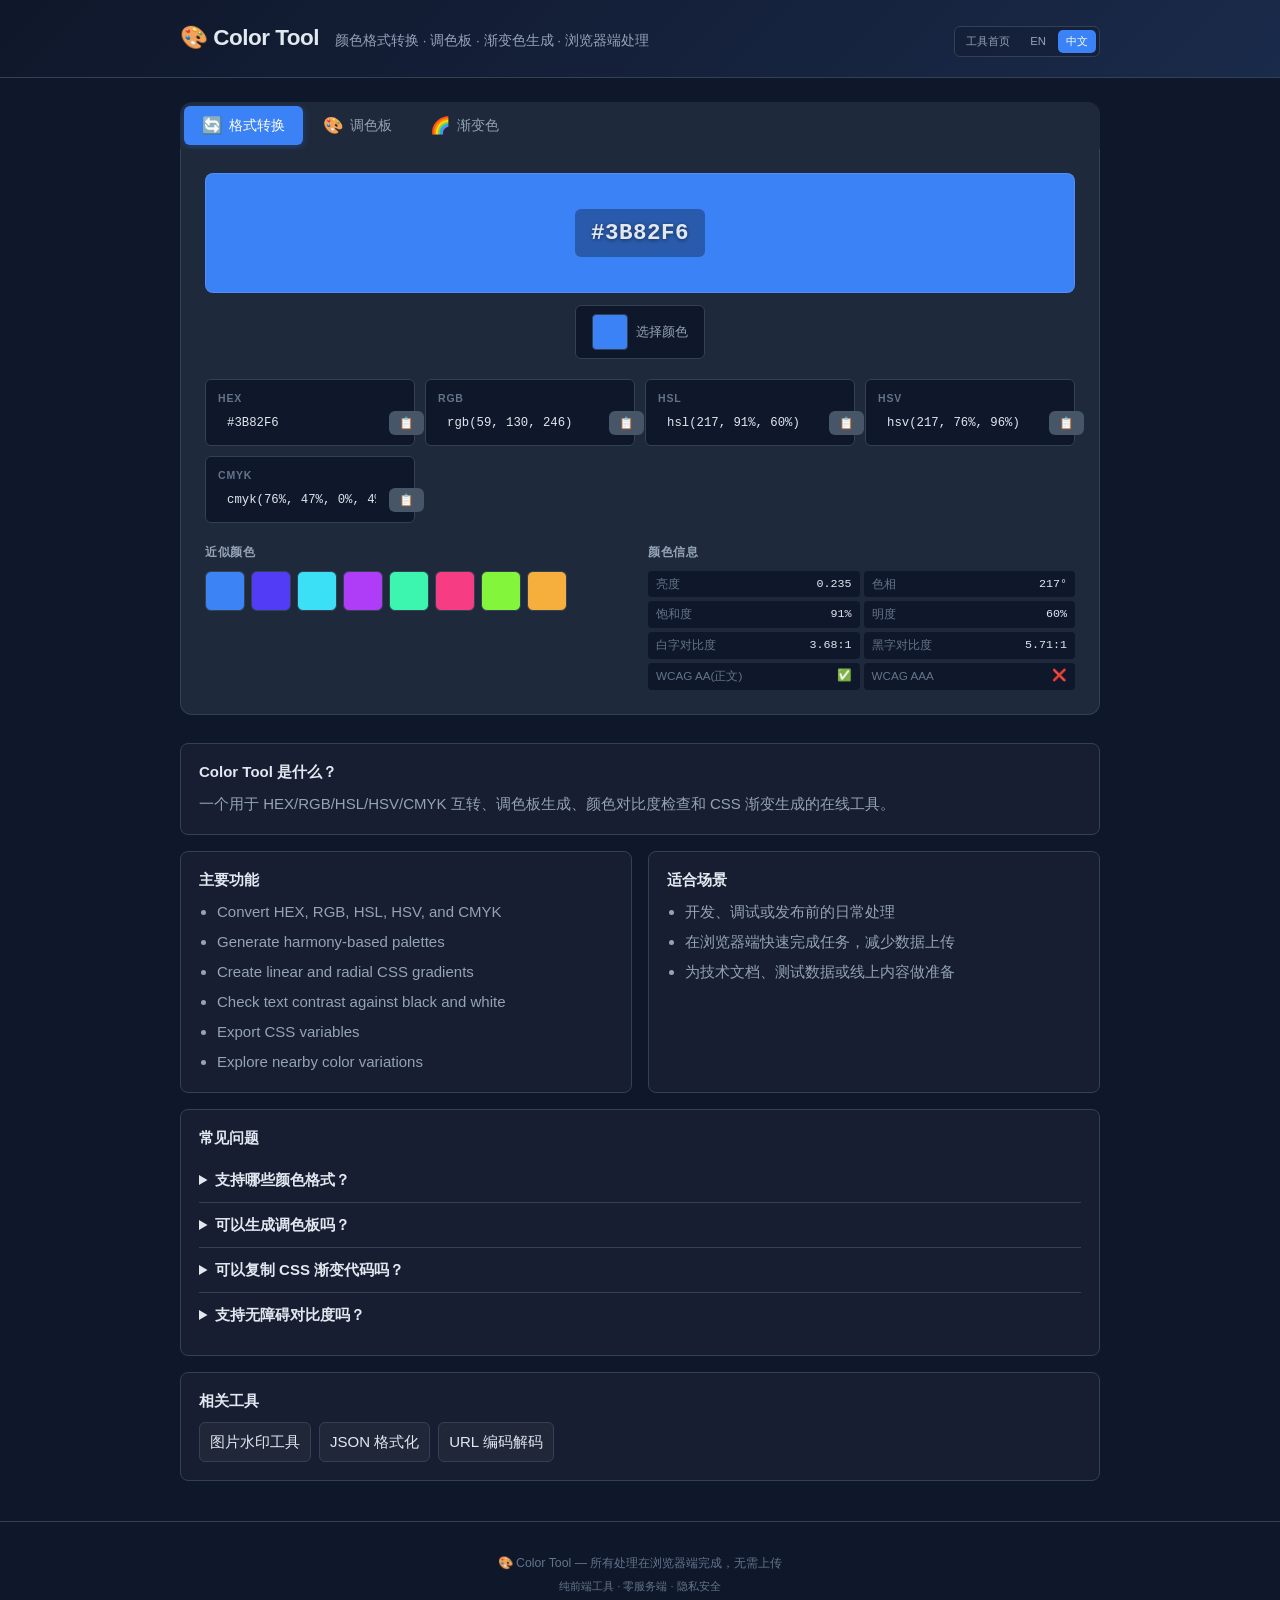
==== zh/index.html @ b7eda466 "Improve SEO metadata and internal links" ====
<!DOCTYPE html>
<html lang="zh-CN">
<head>
  <!-- Primary Meta -->
  <meta name="description" content="在线色彩工具。HEX/RGB/HSL/HSV/CMYK互转、调色板生成、渐变色CSS生成。设计师和开发者的色彩工具箱。">
  <meta name="keywords" content="color picker, hex to rgb, rgb to hex, color palette generator, gradient generator, 颜色转换, 调色板, 渐变色">
  <meta name="author" content="ToolkitBox">
  <meta name="robots" content="index, follow">
  <link rel="canonical" href="https://color.toolkitbox.org/zh/">
  <link rel="alternate" hreflang="en" href="https://color.toolkitbox.org/">
  <link rel="alternate" hreflang="zh-CN" href="https://color.toolkitbox.org/zh/">
  <link rel="alternate" hreflang="x-default" href="https://color.toolkitbox.org/">
<!-- Open Graph -->
  <meta property="og:type" content="website">
  <meta property="og:title" content="Color Tool - 免费在线工具">
  <meta property="og:description" content="在线色彩工具。HEX/RGB/HSL/HSV/CMYK互转、调色板生成、渐变色CSS生成。设计师和开发者的色彩工具箱。">
  <meta property="og:url" content="https://color.toolkitbox.org/zh/">
<meta property="og:site_name" content="Color Tool">
  <meta property="og:locale" content="zh_CN">

  <!-- Twitter Card -->
  <meta name="twitter:card" content="summary">
  <meta name="twitter:title" content="Color Tool - 免费在线工具">
  <meta name="twitter:description" content="在线色彩工具。HEX/RGB/HSL/HSV/CMYK互转、调色板生成、渐变色CSS生成。设计师和开发者的色彩工具箱。">
<meta charset="UTF-8">
  <meta name="viewport" content="width=device-width, initial-scale=1.0">
  <title>Color Tool - 免费在线工具 | 浏览器端处理 · 隐私安全</title>
  <link rel="stylesheet" href="../css/style.css">
  <script type="application/ld+json">
{
  "@context": "https://schema.org",
  "@type": "SoftwareApplication",
  "name": "Color Tool",
  "description": "在线色彩工具。HEX/RGB/HSL/HSV/CMYK互转、调色板生成、渐变色CSS生成。设计师和开发者的色彩工具箱。",
  "url": "https://color.toolkitbox.org/zh/",
  "inLanguage": "zh-CN",
  "applicationCategory": "DesignApplication",
  "operatingSystem": "All",
  "browserRequirements": "Requires JavaScript",
  "isAccessibleForFree": true,
  "offers": {
    "@type": "Offer",
    "price": "0",
    "priceCurrency": "USD"
  },
  "featureList": [
    "Convert HEX, RGB, HSL, HSV, and CMYK",
    "Generate harmony-based palettes",
    "Create linear and radial CSS gradients",
    "Check text contrast against black and white",
    "Export CSS variables",
    "Explore nearby color variations"
  ],
  "publisher": {
    "@type": "Organization",
    "name": "ToolkitBox"
  }
}
  </script>
  <script type="application/ld+json">
{
  "@context": "https://schema.org",
  "@type": "FAQPage",
  "inLanguage": "zh-CN",
  "mainEntity": [
    {
      "@type": "Question",
      "name": "支持哪些颜色格式？",
      "acceptedAnswer": {
        "@type": "Answer",
        "text": "支持 HEX、RGB、HSL、HSV、CMYK 的转换。"
      }
    },
    {
      "@type": "Question",
      "name": "可以生成调色板吗？",
      "acceptedAnswer": {
        "@type": "Answer",
        "text": "可以。选择基础颜色和配色方案，即可生成单色、互补、邻近、三等分等调色板。"
      }
    },
    {
      "@type": "Question",
      "name": "可以复制 CSS 渐变代码吗？",
      "acceptedAnswer": {
        "@type": "Answer",
        "text": "可以。选择颜色和方向后，可直接复制生成的 CSS gradient。"
      }
    },
    {
      "@type": "Question",
      "name": "支持无障碍对比度吗？",
      "acceptedAnswer": {
        "@type": "Answer",
        "text": "支持。工具会计算颜色与黑白文字的对比度，并给出 WCAG 参考评级。"
      }
    }
  ]
}
  </script>
</head>
<body>
  <header class="header">
    <div class="container">
      <div class="header-inner">
        <h1 class="logo">🎨 Color Tool</h1>
        <p class="tagline">颜色格式转换 · 调色板 · 渐变色生成 · 浏览器端处理</p>
        <nav class="language-switcher" aria-label="Language"><a class="home-link" href="https://toolkitbox.org/zh/">工具首页</a><a class="" href="../" lang="en">EN</a><a class="active" href="./" lang="zh-CN">中文</a></nav>
      </div>
    </div>
  </header>

  <main class="main container">
    <!-- Tab Navigation -->
    <nav class="tabs" role="tablist">
      <button class="tab active" role="tab" aria-selected="true" data-tab="converter" tabindex="0">
        <span class="tab-icon">🔄</span>
        <span class="tab-label">格式转换</span>
      </button>
      <button class="tab" role="tab" aria-selected="false" data-tab="palette" tabindex="-1">
        <span class="tab-icon">🎨</span>
        <span class="tab-label">调色板</span>
      </button>
      <button class="tab" role="tab" aria-selected="false" data-tab="gradient" tabindex="-1">
        <span class="tab-icon">🌈</span>
        <span class="tab-label">渐变色</span>
      </button>
    </nav>

    <!-- === Tab: Converter === -->
    <section class="tab-panel active" id="panel-converter" role="tabpanel">
      <div class="panel-body">
        <!-- Color Preview -->
        <div class="preview-section">
          <div id="color-preview" class="color-preview">
            <span id="color-hex-display" class="hex-display">#3B82F6</span>
          </div>
          <div class="color-picker-row">
            <label class="color-picker-wrap">
              <input type="color" id="color-picker" value="#3b82f6">
              <span class="picker-label">选择颜色</span>
            </label>
          </div>
        </div>

        <!-- Color Values -->
        <div class="values-section">
          <div class="value-card">
            <div class="value-label">HEX</div>
            <div class="value-row">
              <input type="text" id="val-hex" class="value-input mono" value="#3B82F6" spellcheck="false">
              <button class="btn btn-sm" onclick="copyValue('val-hex')">📋</button>
            </div>
          </div>
          <div class="value-card">
            <div class="value-label">RGB</div>
            <div class="value-row">
              <input type="text" id="val-rgb" class="value-input mono" value="rgb(59, 130, 246)" spellcheck="false">
              <button class="btn btn-sm" onclick="copyValue('val-rgb')">📋</button>
            </div>
          </div>
          <div class="value-card">
            <div class="value-label">HSL</div>
            <div class="value-row">
              <input type="text" id="val-hsl" class="value-input mono" value="hsl(217, 91%, 60%)" spellcheck="false">
              <button class="btn btn-sm" onclick="copyValue('val-hsl')">📋</button>
            </div>
          </div>
          <div class="value-card">
            <div class="value-label">HSV</div>
            <div class="value-row">
              <input type="text" id="val-hsv" class="value-input mono" value="hsv(217, 76%, 96%)" spellcheck="false">
              <button class="btn btn-sm" onclick="copyValue('val-hsv')">📋</button>
            </div>
          </div>
          <div class="value-card">
            <div class="value-label">CMYK</div>
            <div class="value-row">
              <input type="text" id="val-cmyk" class="value-input mono" value="cmyk(76%, 47%, 0%, 4%)" spellcheck="false">
              <button class="btn btn-sm" onclick="copyValue('val-cmyk')">📋</button>
            </div>
          </div>
        </div>

        <!-- Color Info -->
        <div class="info-section">
          <div class="color-scheme-preview">
            <h3>近似颜色</h3>
            <div id="similar-colors" class="similar-colors"></div>
          </div>
          <div class="color-details">
            <h3>颜色信息</h3>
            <div id="color-info" class="color-info-grid"></div>
          </div>
        </div>
      </div>
    </section>

    <!-- === Tab: Palette === -->
    <section class="tab-panel" id="panel-palette" role="tabpanel" hidden>
      <div class="panel-body">
        <div class="palette-controls">
          <div class="control-row">
            <label for="base-color-picker">基础颜色</label>
            <input type="color" id="base-color-picker" value="#3b82f6">
          </div>
          <div class="control-row">
            <label for="palette-type">调色板类型</label>
            <select id="palette-type">
              <option value="monochromatic">单色系</option>
              <option value="complementary">互补色</option>
              <option value="analogous" selected>邻近色</option>
              <option value="triadic">三等分色</option>
              <option value="tetradic">四等分色</option>
              <option value="split-complementary">分裂互补色</option>
              <option value="shades">暗色调</option>
              <option value="tints">亮色调</option>
            </select>
          </div>
          <div class="control-row">
            <label for="palette-count">颜色数量</label>
            <select id="palette-count">
              <option value="5">5</option>
              <option value="6">6</option>
              <option value="8" selected>8</option>
              <option value="10">10</option>
              <option value="12">12</option>
            </select>
          </div>
        </div>
        <div id="palette-result" class="palette-result">
          <div class="placeholder-text">选择颜色和类型后生成调色板</div>
        </div>
        <div class="palette-actions">
          <button class="btn btn-primary" onclick="exportPaletteCSS()">📋 导出 CSS 变量</button>
          <button class="btn btn-secondary" onclick="exportPaletteImage()">⬇ 导出为图片</button>
        </div>
      </div>
    </section>

    <!-- === Tab: Gradient === -->
    <section class="tab-panel" id="panel-gradient" role="tabpanel" hidden>
      <div class="panel-body">
        <div class="gradient-preview" id="gradient-preview">
          <div class="gradient-code-display">
            <span id="gradient-css-code">background: linear-gradient(135deg, #667eea, #764ba2);</span>
          </div>
        </div>
        
        <div class="gradient-controls">
          <div class="gradient-colors-row">
            <div class="gradient-stop" id="gradient-stop-0">
              <label>颜色 1</label>
              <input type="color" value="#667eea">
            </div>
            <div class="gradient-stop" id="gradient-stop-1">
              <label>颜色 2</label>
              <input type="color" value="#764ba2">
            </div>
          </div>
          <div class="gradient-options">
            <div class="control-row">
              <label>方向</label>
              <select id="gradient-direction">
                <option value="to right">→ 向右</option>
                <option value="to left">← 向左</option>
                <option value="to bottom">↓ 向下</option>
                <option value="to top">↑ 向上</option>
                <option value="to bottom right">↘ 右下</option>
                <option value="to top left">↖ 左上</option>
                <option value="135deg" selected>135°</option>
                <option value="45deg">45°</option>
                <option value="circle">圆形</option>
              </select>
            </div>
            <div class="control-row">
              <label>类型</label>
              <select id="gradient-type">
                <option value="linear" selected>线性渐变</option>
                <option value="radial">径向渐变</option>
              </select>
            </div>
          </div>
          <div class="gradient-actions">
            <button class="btn btn-sm" onclick="addGradientStop()">➕ 添加颜色</button>
            <button class="btn btn-sm" onclick="randomGradient()">🎲 随机</button>
            <button class="btn btn-sm" onclick="copyGradientCSS()">📋 复制 CSS</button>
          </div>
        </div>
      </div>
    </section>
    <section class="seo-content" aria-label="工具说明和常见问题">
      <div class="seo-block">
        <h2>Color Tool 是什么？</h2>
        <p>一个用于 HEX/RGB/HSL/HSV/CMYK 互转、调色板生成、颜色对比度检查和 CSS 渐变生成的在线工具。</p>
      </div>
      <div class="seo-grid">
        <div class="seo-block">
          <h2>主要功能</h2>
          <ul><li>Convert HEX, RGB, HSL, HSV, and CMYK</li><li>Generate harmony-based palettes</li><li>Create linear and radial CSS gradients</li><li>Check text contrast against black and white</li><li>Export CSS variables</li><li>Explore nearby color variations</li></ul>
        </div>
        <div class="seo-block">
          <h2>适合场景</h2>
          <ul><li>开发、调试或发布前的日常处理</li><li>在浏览器端快速完成任务，减少数据上传</li><li>为技术文档、测试数据或线上内容做准备</li></ul>
        </div>
      </div>
      <div class="seo-block faq-list">
        <h2>常见问题</h2>
        <details><summary>支持哪些颜色格式？</summary><p>支持 HEX、RGB、HSL、HSV、CMYK 的转换。</p></details>
        <details><summary>可以生成调色板吗？</summary><p>可以。选择基础颜色和配色方案，即可生成单色、互补、邻近、三等分等调色板。</p></details>
        <details><summary>可以复制 CSS 渐变代码吗？</summary><p>可以。选择颜色和方向后，可直接复制生成的 CSS gradient。</p></details>
        <details><summary>支持无障碍对比度吗？</summary><p>支持。工具会计算颜色与黑白文字的对比度，并给出 WCAG 参考评级。</p></details>
      </div>
      <div class="seo-block related-tools">
        <h2>相关工具</h2>
        <div class="related-links"><a href="https://watermark.imageprivacy.org/zh/">图片水印工具</a><a href="https://json.toolkitbox.org/zh/">JSON 格式化</a><a href="https://url.toolkitbox.org/zh/">URL 编码解码</a></div>
      </div>
    </section>
  </main>

  <footer class="footer">
    <div class="container">
      <p>🎨 Color Tool — 所有处理在浏览器端完成，无需上传</p>
      <p class="footer-small">纯前端工具 · 零服务端 · 隐私安全</p>
    </div>
  </footer>

  <script src="../js/color-utils.js"></script>
  <script src="../js/app.js"></script>
</body>
</html>
---- css/style.css ----
/* === Reset & Base === */
*, *::before, *::after { box-sizing: border-box; margin: 0; padding: 0; }

:root {
  --bg: #0f172a;
  --bg-card: #1e293b;
  --bg-input: #0f172a;
  --border: #334155;
  --border-focus: #3b82f6;
  --text: #e2e8f0;
  --text-muted: #94a3b8;
  --text-dim: #64748b;
  --primary: #3b82f6;
  --primary-hover: #2563eb;
  --secondary: #475569;
  --secondary-hover: #64748b;
  --radius: 12px;
  --radius-sm: 8px;
  --radius-xs: 6px;
  --font-mono: 'SF Mono', 'Fira Code', 'Cascadia Code', 'JetBrains Mono', monospace;
  --font-ui: -apple-system, BlinkMacSystemFont, 'Segoe UI', Roboto, sans-serif;
}

html { font-size: 15px; }
body {
  font-family: var(--font-ui);
  background: var(--bg);
  color: var(--text);
  min-height: 100vh;
  line-height: 1.6;
}

.container { max-width: 960px; margin: 0 auto; padding: 0 20px; }

/* === Header === */
.header {
  border-bottom: 1px solid var(--border);
  padding: 20px 0;
  background: linear-gradient(135deg, #0f172a 0%, #1a2a4a 100%);
}
.header-inner { display: flex; align-items: baseline; gap: 16px; flex-wrap: wrap; }
.logo { font-size: 1.5rem; font-weight: 700; color: var(--text); letter-spacing: -0.5px; }
.tagline { color: var(--text-muted); font-size: 0.9rem; }

/* === Tabs === */
.tabs {
  display: flex; gap: 2px; margin-top: 24px;
  background: var(--bg-card); border-radius: var(--radius) var(--radius) 0 0; padding: 4px;
  overflow-x: auto;
}
.tab {
  display: flex; align-items: center; gap: 6px;
  padding: 10px 18px; border: none; background: transparent; color: var(--text-muted);
  font-size: 0.9rem; font-family: var(--font-ui); cursor: pointer; border-radius: var(--radius-xs);
  white-space: nowrap; transition: all 0.15s;
}
.tab:hover { color: var(--text); background: rgba(255,255,255,0.05); }
.tab.active { color: #fff; background: var(--primary); box-shadow: 0 2px 8px rgba(59,130,246,0.3); }
.tab:focus-visible { outline: 2px solid var(--primary); outline-offset: -2px; }
.tab-icon { font-size: 1.1rem; }

/* === Tab Panels === */
.tab-panel { display: none; }
.tab-panel.active { display: block; }

.panel-body {
  background: var(--bg-card); padding: 24px; border-radius: 0 0 var(--radius) var(--radius);
  border: 1px solid var(--border); border-top: none;
  display: flex; flex-direction: column; gap: 20px;
}

/* === Color Preview === */
.preview-section { text-align: center; }
.color-preview {
  width: 100%; height: 120px; border-radius: var(--radius-sm);
  background: #3b82f6; display: flex; align-items: center; justify-content: center;
  border: 1px solid rgba(255,255,255,0.1); transition: background 0.2s;
}
.hex-display {
  font-family: var(--font-mono); font-size: 1.5rem; font-weight: 700;
  text-shadow: 0 1px 4px rgba(0,0,0,0.5);
  background: rgba(0,0,0,0.3); padding: 6px 16px; border-radius: var(--radius-xs);
  backdrop-filter: blur(4px);
  letter-spacing: 0.5px;
}

.color-picker-row { margin-top: 12px; display: flex; justify-content: center; }
.color-picker-wrap {
  display: inline-flex; align-items: center; gap: 8px;
  cursor: pointer; padding: 8px 16px; background: var(--bg-input);
  border: 1px solid var(--border); border-radius: var(--radius-xs);
  transition: border-color 0.15s;
}
.color-picker-wrap:hover { border-color: var(--primary); }
.color-picker-wrap input[type="color"] {
  width: 36px; height: 36px; border: none; padding: 0; cursor: pointer;
  border-radius: 4px; background: none;
}
.color-picker-wrap input[type="color"]::-webkit-color-swatch-wrapper { padding: 0; }
.color-picker-wrap input[type="color"]::-webkit-color-swatch { border: 1px solid var(--border); border-radius: 4px; }
.picker-label { font-size: 0.85rem; color: var(--text-muted); }

/* === Values Section === */
.values-section { display: grid; grid-template-columns: repeat(auto-fill, minmax(180px, 1fr)); gap: 10px; }
.value-card { background: var(--bg-input); border: 1px solid var(--border); border-radius: var(--radius-xs); padding: 10px 12px; }
.value-label { font-size: 0.7rem; color: var(--text-dim); text-transform: uppercase; letter-spacing: 0.8px; margin-bottom: 4px; font-weight: 600; }
.value-row { display: flex; gap: 4px; }
.value-input {
  flex: 1; padding: 4px 8px; background: transparent; color: var(--text);
  border: 1px solid transparent; border-radius: 4px; font-size: 0.82rem;
  outline: none; transition: border-color 0.15s;
}
.value-input:focus { border-color: var(--border-focus); background: rgba(59,130,246,0.05); }
.mono { font-family: var(--font-mono); }

/* === Info Section === */
.info-section { display: grid; grid-template-columns: 1fr 1fr; gap: 16px; }
@media (max-width: 600px) { .info-section { grid-template-columns: 1fr; } }
.info-section h3 { font-size: 0.82rem; color: var(--text-muted); text-transform: uppercase; letter-spacing: 0.5px; margin-bottom: 8px; }

.similar-colors { display: flex; flex-wrap: wrap; gap: 6px; }
.sim-color { width: 40px; height: 40px; border-radius: var(--radius-xs); border: 1px solid var(--border); cursor: pointer; transition: transform 0.15s; }
.sim-color:hover { transform: scale(1.15); }

.color-info-grid { display: grid; grid-template-columns: 1fr 1fr; gap: 4px; }
.info-item { display: flex; justify-content: space-between; padding: 4px 8px; background: var(--bg-input); border-radius: 4px; font-size: 0.78rem; }
.info-item span:first-child { color: var(--text-dim); }
.info-item span:last-child { color: var(--text); font-family: var(--font-mono); }

/* === Palette === */
.palette-controls { display: flex; gap: 16px; flex-wrap: wrap; align-items: flex-end; }
.control-row { display: flex; flex-direction: column; gap: 4px; }
.control-row label { font-size: 0.78rem; color: var(--text-muted); text-transform: uppercase; letter-spacing: 0.5px; font-weight: 600; }
.control-row select, .control-row input[type="color"] { padding: 6px 10px; background: var(--bg-input); color: var(--text); border: 1px solid var(--border); border-radius: var(--radius-xs); font-size: 0.82rem; }
.control-row select { cursor: pointer; min-width: 140px; }
.control-row select:focus { outline: none; border-color: var(--border-focus); }
.control-row input[type="color"] { width: 40px; height: 36px; padding: 2px; cursor: pointer; }
.control-row input[type="color"]::-webkit-color-swatch-wrapper { padding: 0; }
.control-row input[type="color"]::-webkit-color-swatch { border: 1px solid var(--border); border-radius: 4px; }

.palette-result { display: flex; flex-direction: column; gap: 6px; min-height: 100px; }
.palette-swatch { display: flex; align-items: center; height: 44px; border-radius: var(--radius-xs); padding: 0 16px; justify-content: space-between; transition: transform 0.1s; }
.palette-swatch:hover { transform: scale(1.02); }
.palette-code { font-family: var(--font-mono); font-size: 0.8rem; text-shadow: 0 1px 2px rgba(0,0,0,0.3); }

.palette-actions { display: flex; gap: 8px; }

/* === Gradient === */
.gradient-preview {
  width: 100%; height: 200px; border-radius: var(--radius-sm);
  background: linear-gradient(135deg, #667eea, #764ba2);
  display: flex; align-items: flex-end; justify-content: center; padding: 16px;
  transition: background 0.3s;
}
.gradient-code-display {
  background: rgba(0,0,0,0.5); backdrop-filter: blur(8px);
  padding: 8px 16px; border-radius: var(--radius-xs);
  font-family: var(--font-mono); font-size: 0.78rem;
  text-align: center; max-width: 100%;
  word-break: break-all;
}

.gradient-controls { display: flex; flex-direction: column; gap: 12px; }
.gradient-colors-row { display: flex; gap: 12px; flex-wrap: wrap; }
.gradient-stop { display: flex; flex-direction: column; gap: 4px; align-items: center; }
.gradient-stop label { font-size: 0.78rem; color: var(--text-muted); }
.gradient-stop input[type="color"] { width: 44px; height: 44px; padding: 2px; border: 1px solid var(--border); border-radius: var(--radius-xs); cursor: pointer; background: none; }
.gradient-stop input[type="color"]::-webkit-color-swatch-wrapper { padding: 0; }
.gradient-stop input[type="color"]::-webkit-color-swatch { border: 1px solid var(--border); border-radius: 4px; }

.gradient-options { display: flex; gap: 16px; flex-wrap: wrap; }
.gradient-actions { display: flex; gap: 8px; flex-wrap: wrap; }

/* === Buttons === */
.btn {
  display: inline-flex; align-items: center; gap: 6px;
  padding: 8px 16px; border: none; border-radius: var(--radius-xs);
  font-size: 0.82rem; font-family: var(--font-ui); font-weight: 500;
  cursor: pointer; transition: all 0.15s; white-space: nowrap;
}
.btn-primary { background: var(--primary); color: #fff; }
.btn-primary:hover { background: var(--primary-hover); }
.btn-secondary { background: var(--secondary); color: #e2e8f0; }
.btn-secondary:hover { background: var(--secondary-hover); }
.btn-sm { padding: 5px 10px; font-size: 0.78rem; background: var(--secondary); color: #e2e8f0; }
.btn-sm:hover { background: var(--secondary-hover); }

/* === Toast === */
.toast {
  position: fixed; bottom: 24px; left: 50%; transform: translateX(-50%);
  padding: 10px 24px; border-radius: var(--radius); background: var(--bg-card);
  border: 1px solid var(--border); color: var(--text); font-size: 0.85rem;
  box-shadow: 0 4px 20px rgba(0,0,0,0.3); z-index: 100;
  animation: toastIn 0.3s ease;
}
@keyframes toastIn {
  from { opacity: 0; transform: translateX(-50%) translateY(10px); }
  to { opacity: 1; transform: translateX(-50%) translateY(0); }
}

/* === Footer === */
.footer {
  text-align: center; padding: 32px 0; margin-top: 40px;
  border-top: 1px solid var(--border); color: var(--text-dim); font-size: 0.82rem;
}
.footer-small { margin-top: 4px; font-size: 0.75rem; }

.placeholder-text { color: var(--text-dim); font-style: italic; }
/* === SEO / GEO Content === */
.language-switcher { margin-left: auto; display: inline-flex; gap: 4px; padding: 3px; border: 1px solid var(--border); border-radius: var(--radius-xs); background: rgba(15,23,42,0.35); }
.language-switcher a { color: var(--text-muted); text-decoration: none; font-size: 0.76rem; line-height: 1; padding: 6px 8px; border-radius: 5px; }
.language-switcher a:hover, .language-switcher a.active { color: #fff; background: var(--primary); }
.seo-content { margin-top: 28px; display: flex; flex-direction: column; gap: 16px; color: var(--text-muted); }
.seo-grid { display: grid; grid-template-columns: repeat(2, minmax(0, 1fr)); gap: 16px; }
.seo-block { background: rgba(255,255,255,0.03); border: 1px solid var(--border); border-radius: var(--radius-sm); padding: 18px; }
.seo-block h2 { color: var(--text); font-size: 1rem; line-height: 1.35; margin: 0 0 10px; letter-spacing: 0; }
.seo-block p { margin: 0; }
.seo-block ul { margin: 0; padding-left: 18px; }
.seo-block li + li { margin-top: 6px; }
.faq-list details { border-top: 1px solid var(--border); padding: 10px 0; }
.faq-list details:first-of-type { border-top: 0; }
.faq-list summary { color: var(--text); cursor: pointer; font-weight: 600; }
.faq-list details p { margin-top: 8px; }
@media (max-width: 720px) { .language-switcher { margin-left: 0; } .seo-grid { grid-template-columns: 1fr; } }
.related-links { display: flex; flex-wrap: wrap; gap: 8px; margin-top: 10px; }
.related-links a { color: var(--text); text-decoration: none; border: 1px solid var(--border); border-radius: var(--radius-xs); padding: 7px 10px; background: rgba(255,255,255,0.04); }
.related-links a:hover { border-color: var(--primary); color: #fff; }
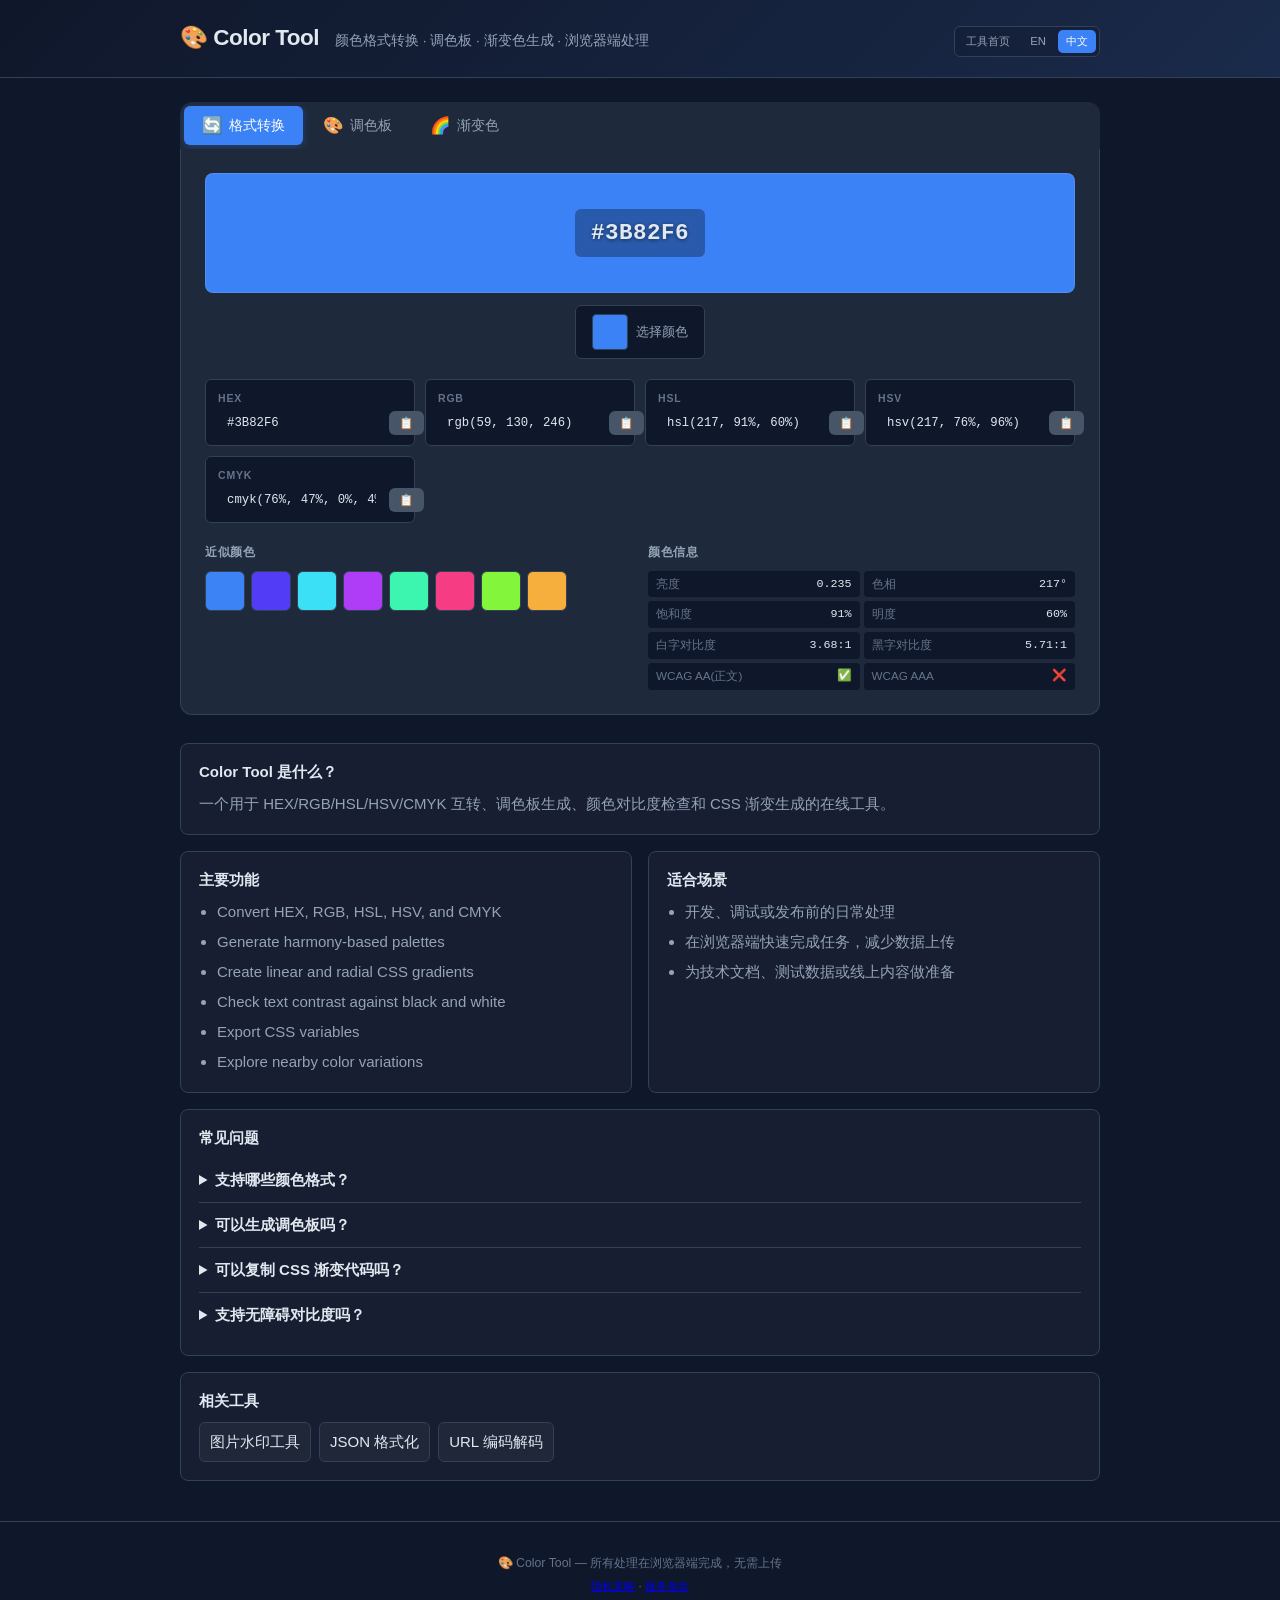
==== commit b5076298: "Add ads.txt and policy footer links" ====
--- a/zh/index.html
+++ b/zh/index.html
@@ -98,6 +98,8 @@
   ]
 }
   </script>
+  <script async src="https://pagead2.googlesyndication.com/pagead/js/adsbygoogle.js?client=ca-pub-5333037258750046"
+     crossorigin="anonymous"></script>
 </head>
 <body>
   <header class="header">
@@ -321,7 +323,7 @@
   <footer class="footer">
     <div class="container">
       <p>🎨 Color Tool — 所有处理在浏览器端完成，无需上传</p>
-      <p class="footer-small">纯前端工具 · 零服务端 · 隐私安全</p>
+      <p class="footer-small"><a href="https://toolkitbox.org/zh/privacy/">隐私策略</a> · <a href="https://toolkitbox.org/zh/terms/">服务条款</a></p>
     </div>
   </footer>
 
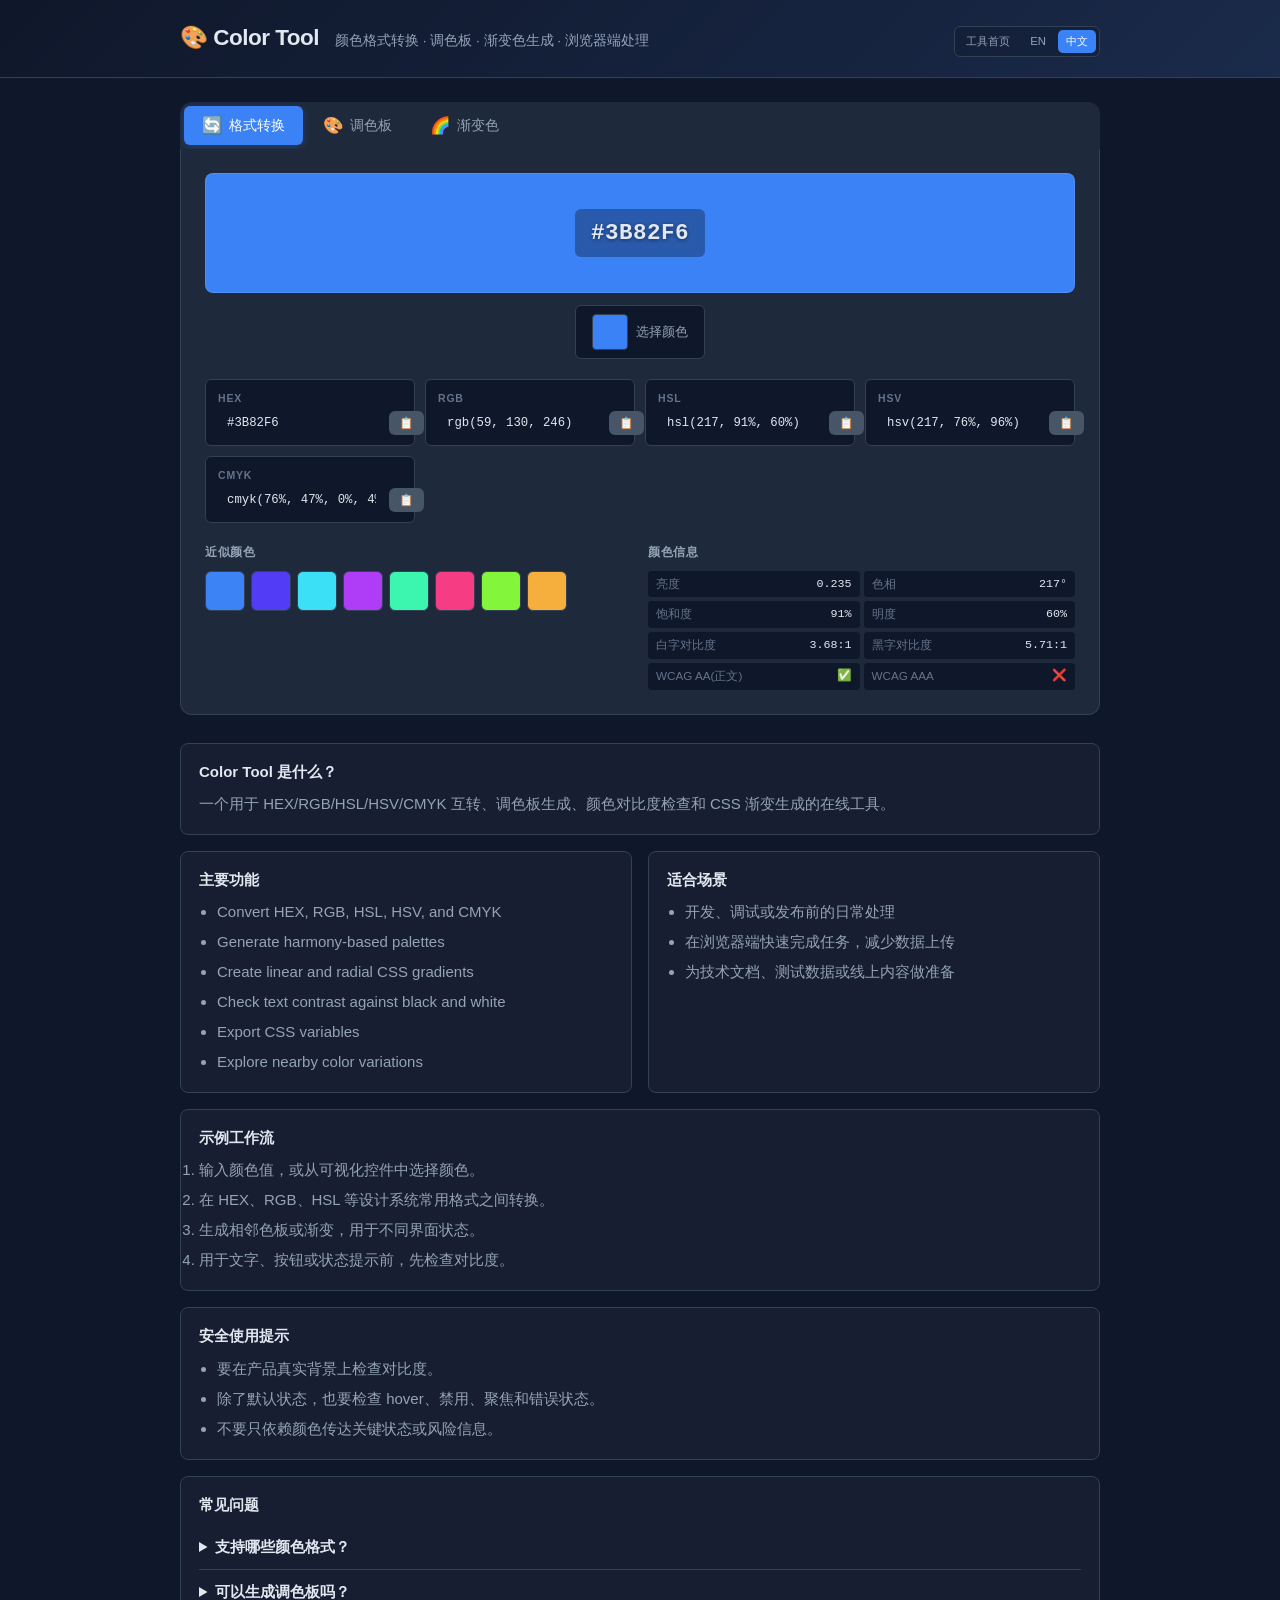
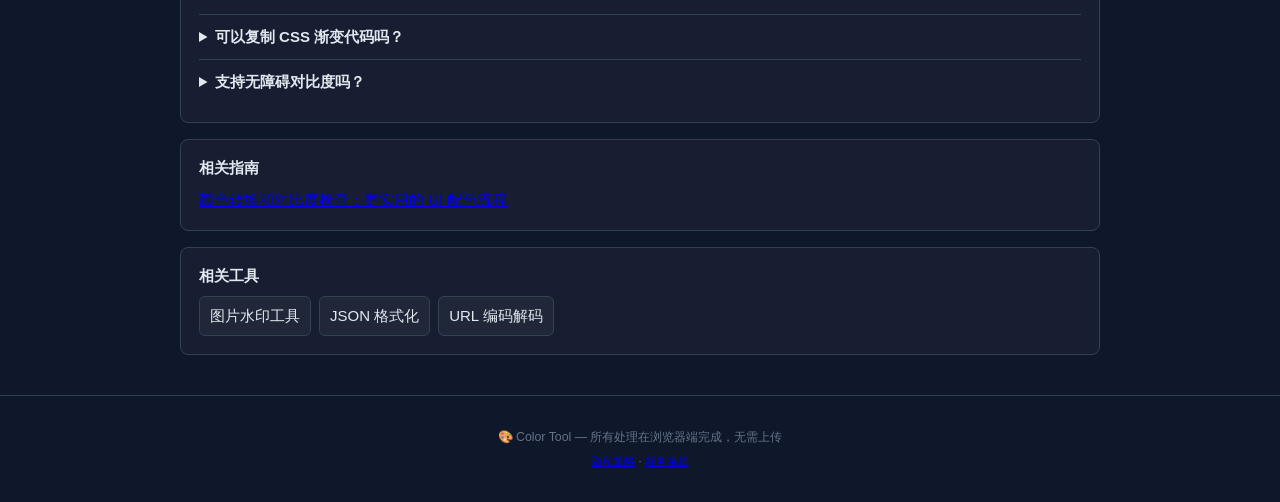
==== commit 2e5ffd9b: "Improve tool SEO, social previews, and mobile layout" ====
--- a/zh/index.html
+++ b/zh/index.html
@@ -15,11 +15,16 @@
   <meta property="og:title" content="Color Tool - 免费在线工具">
   <meta property="og:description" content="在线色彩工具。HEX/RGB/HSL/HSV/CMYK互转、调色板生成、渐变色CSS生成。设计师和开发者的色彩工具箱。">
   <meta property="og:url" content="https://color.toolkitbox.org/zh/">
+  <meta property="og:image" content="https://color.toolkitbox.org/og.png">
+  <meta property="og:image:width" content="1200">
+  <meta property="og:image:height" content="630">
+  <meta property="og:image:alt" content="Color Tool - 免费在线工具">
 <meta property="og:site_name" content="Color Tool">
   <meta property="og:locale" content="zh_CN">
 
   <!-- Twitter Card -->
-  <meta name="twitter:card" content="summary">
+  <meta name="twitter:card" content="summary_large_image">
+  <meta name="twitter:image" content="https://color.toolkitbox.org/og.png">
   <meta name="twitter:title" content="Color Tool - 免费在线工具">
   <meta name="twitter:description" content="在线色彩工具。HEX/RGB/HSL/HSV/CMYK互转、调色板生成、渐变色CSS生成。设计师和开发者的色彩工具箱。">
 <meta charset="UTF-8">
@@ -98,6 +103,27 @@
   ]
 }
   </script>
+  <script type="application/ld+json">
+{
+  "@context": "https://schema.org",
+  "@type": "BreadcrumbList",
+  "inLanguage": "zh-CN",
+  "itemListElement": [
+    {
+      "@type": "ListItem",
+      "position": 1,
+      "name": "ToolkitBox",
+      "item": "https://toolkitbox.org/zh/"
+    },
+    {
+      "@type": "ListItem",
+      "position": 2,
+      "name": "Color Tool",
+      "item": "https://color.toolkitbox.org/zh/"
+    }
+  ]
+}
+  </script>
   <script async src="https://pagead2.googlesyndication.com/pagead/js/adsbygoogle.js?client=ca-pub-5333037258750046"
      crossorigin="anonymous"></script>
 </head>
@@ -306,6 +332,25 @@
           <ul><li>开发、调试或发布前的日常处理</li><li>在浏览器端快速完成任务，减少数据上传</li><li>为技术文档、测试数据或线上内容做准备</li></ul>
         </div>
       </div>
+      <div class="seo-block example-workflow">
+        <h2>示例工作流</h2>
+        <ol>
+          <li>输入颜色值，或从可视化控件中选择颜色。</li>
+          <li>在 HEX、RGB、HSL 等设计系统常用格式之间转换。</li>
+          <li>生成相邻色板或渐变，用于不同界面状态。</li>
+          <li>用于文字、按钮或状态提示前，先检查对比度。</li>
+        </ol>
+      </div>
+
+      <div class="seo-block safe-use">
+        <h2>安全使用提示</h2>
+        <ul>
+          <li>要在产品真实背景上检查对比度。</li>
+          <li>除了默认状态，也要检查 hover、禁用、聚焦和错误状态。</li>
+          <li>不要只依赖颜色传达关键状态或风险信息。</li>
+        </ul>
+      </div>
+
       <div class="seo-block faq-list">
         <h2>常见问题</h2>
         <details><summary>支持哪些颜色格式？</summary><p>支持 HEX、RGB、HSL、HSV、CMYK 的转换。</p></details>
@@ -313,6 +358,10 @@
         <details><summary>可以复制 CSS 渐变代码吗？</summary><p>可以。选择颜色和方向后，可直接复制生成的 CSS gradient。</p></details>
         <details><summary>支持无障碍对比度吗？</summary><p>支持。工具会计算颜色与黑白文字的对比度，并给出 WCAG 参考评级。</p></details>
       </div>
+      <div class="seo-block related-guides">
+        <h2>相关指南</h2>
+        <p><a href="https://toolkitbox.org/zh/guides/color-conversion-accessibility/">颜色转换和对比度检查：更实用的 UI 配色流程</a></p>
+      </div>
       <div class="seo-block related-tools">
         <h2>相关工具</h2>
         <div class="related-links"><a href="https://watermark.imageprivacy.org/zh/">图片水印工具</a><a href="https://json.toolkitbox.org/zh/">JSON 格式化</a><a href="https://url.toolkitbox.org/zh/">URL 编码解码</a></div>
--- a/css/style.css
+++ b/css/style.css
@@ -225,3 +225,30 @@
 .related-links { display: flex; flex-wrap: wrap; gap: 8px; margin-top: 10px; }
 .related-links a { color: var(--text); text-decoration: none; border: 1px solid var(--border); border-radius: var(--radius-xs); padding: 7px 10px; background: rgba(255,255,255,0.04); }
 .related-links a:hover { border-color: var(--primary); color: #fff; }
+
+
+/* === Mobile ad-safety and overflow guard === */
+html, body { max-width: 100%; overflow-x: hidden; }
+.container, .card, .tool-layout, .result-area, .seo-content { min-width: 0; }
+.tabs, .section-tabs { max-width: 100%; overflow-x: auto; -webkit-overflow-scrolling: touch; scrollbar-width: thin; }
+.tab, .section-tab { flex: 0 0 auto; }
+.code-editor, textarea, input, select { max-width: 100%; }
+.editor-header, .editor-actions, .controls, .control-group, .input-row, .action-bar { min-width: 0; }
+@media (max-width: 560px) {
+  .container { width: 100%; padding-left: 12px; padding-right: 12px; }
+  .header { padding: 16px 0; }
+  .header-inner { align-items: flex-start; gap: 8px; }
+  .logo { font-size: 1.28rem; }
+  .tagline { width: 100%; overflow-wrap: anywhere; }
+  .tabs { margin-left: -12px; margin-right: -12px; padding-left: 12px; padding-right: 12px; border-radius: 0; }
+  .tool-layout, .card { border-radius: var(--radius-sm); }
+  .tool-layout, .input-section, .result-section, .upload-section, .result-area { padding: 14px; }
+  .editor-header, .controls, .input-row, .action-bar { flex-wrap: wrap; }
+  .editor-actions { width: 100%; flex-wrap: wrap; justify-content: flex-start; }
+  .editor-actions .btn-sm { flex: 1 1 auto; justify-content: center; }
+  .btn { justify-content: center; }
+  .domain-input { min-width: 0; width: 100%; }
+  .input-row .btn, .action-bar .btn { flex: 1 1 auto; }
+  .code-editor { min-height: 220px; }
+  .toast { width: calc(100vw - 32px); text-align: center; }
+}
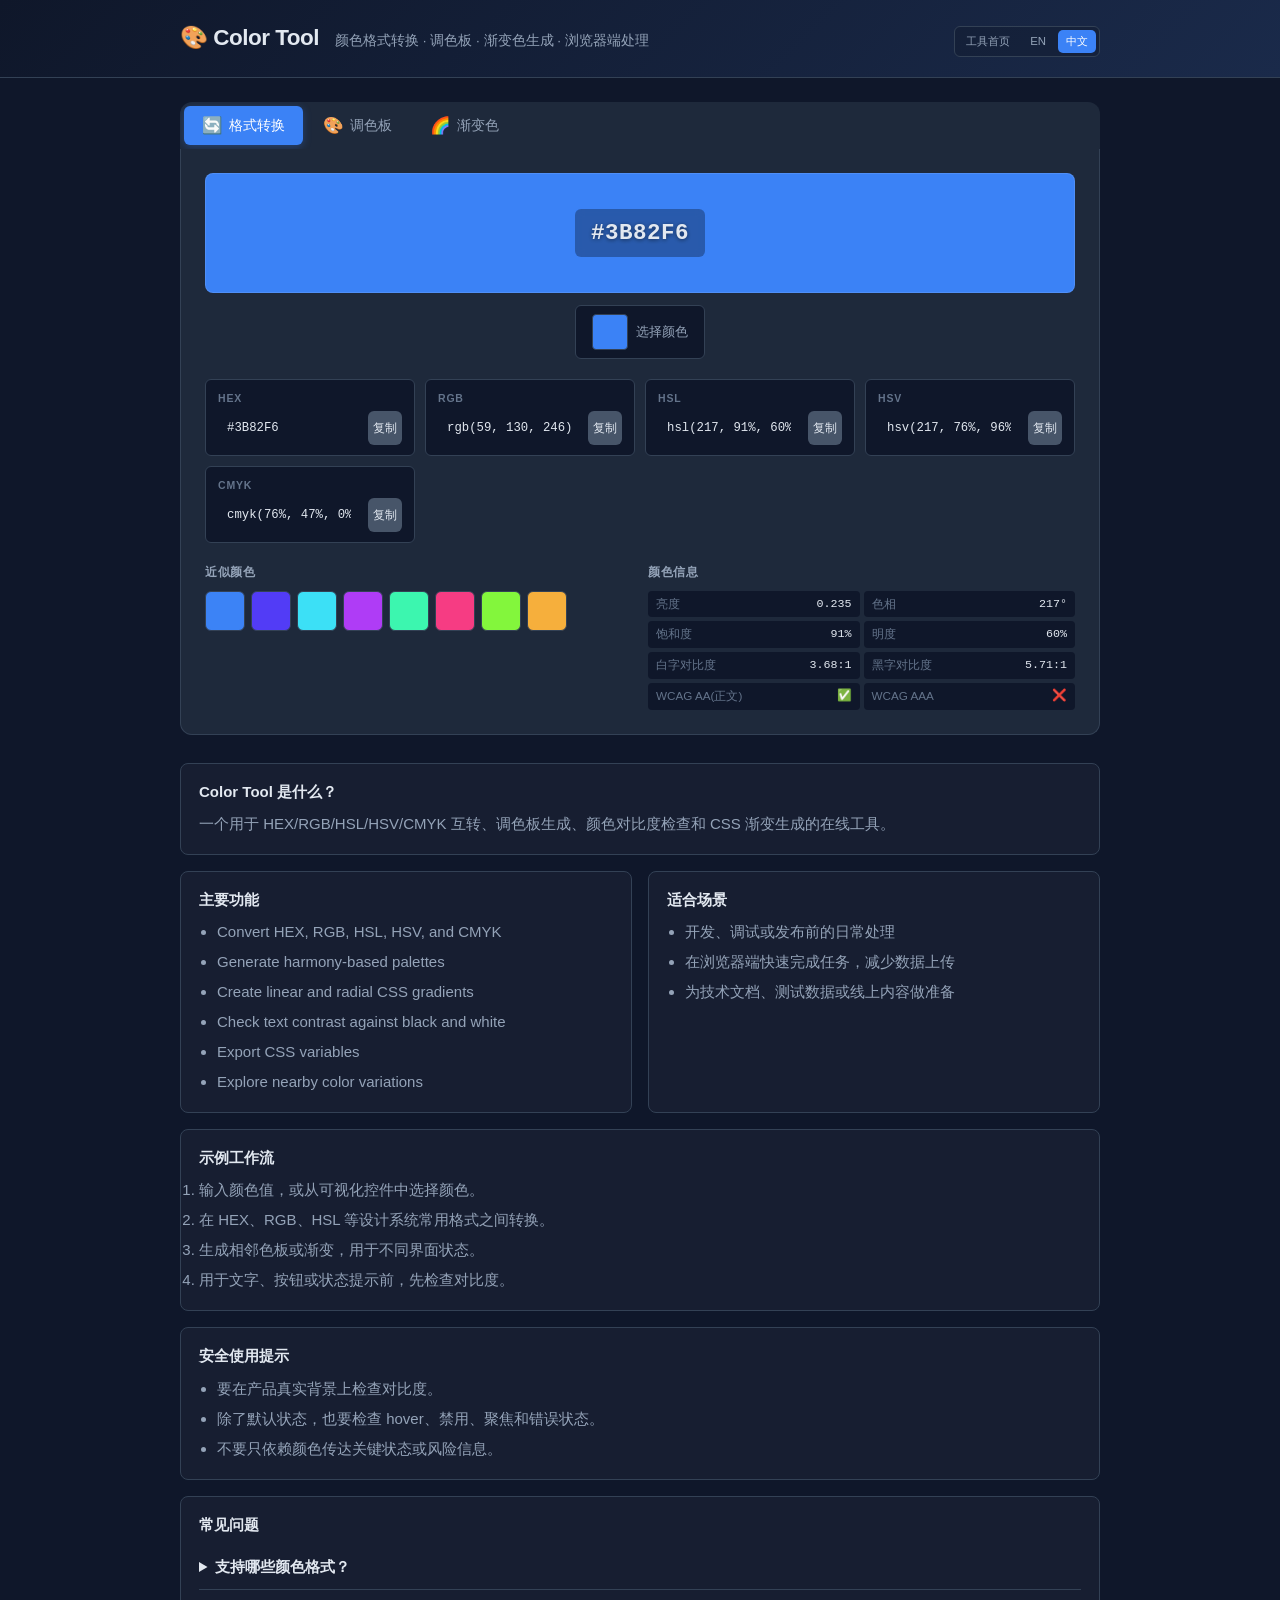
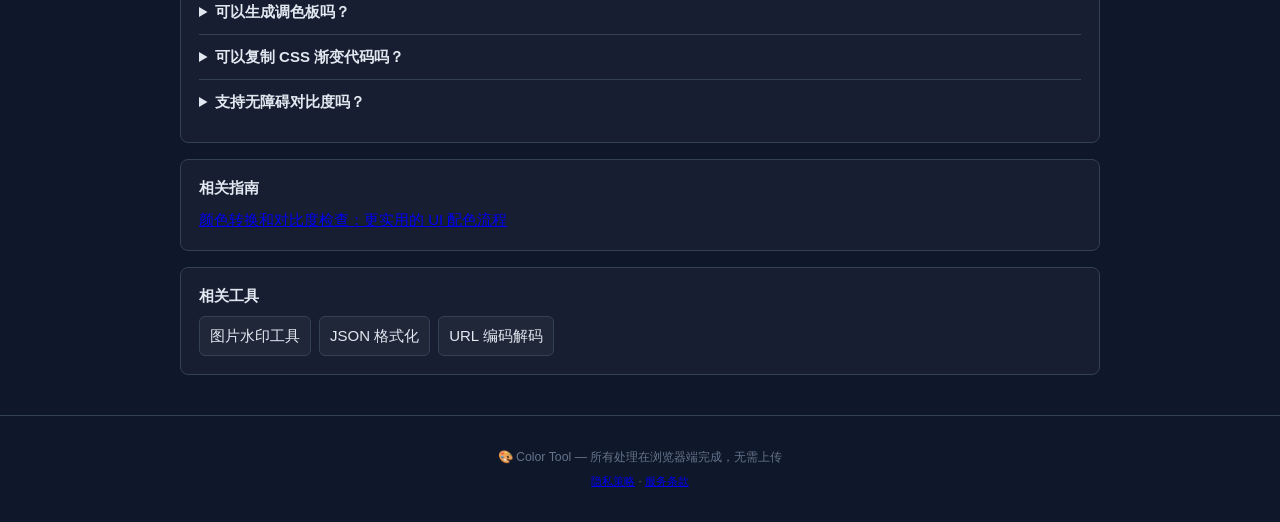
==== commit 6432b600: "Fix color value copy layout" ====
--- a/zh/index.html
+++ b/zh/index.html
@@ -177,35 +177,35 @@
             <div class="value-label">HEX</div>
             <div class="value-row">
               <input type="text" id="val-hex" class="value-input mono" value="#3B82F6" spellcheck="false">
-              <button class="btn btn-sm" onclick="copyValue('val-hex')">📋</button>
+              <button class="btn btn-sm copy-btn" onclick="copyValue('val-hex')" aria-label="复制 HEX 值" title="复制 HEX">复制</button>
             </div>
           </div>
           <div class="value-card">
             <div class="value-label">RGB</div>
             <div class="value-row">
               <input type="text" id="val-rgb" class="value-input mono" value="rgb(59, 130, 246)" spellcheck="false">
-              <button class="btn btn-sm" onclick="copyValue('val-rgb')">📋</button>
+              <button class="btn btn-sm copy-btn" onclick="copyValue('val-rgb')" aria-label="复制 RGB 值" title="复制 RGB">复制</button>
             </div>
           </div>
           <div class="value-card">
             <div class="value-label">HSL</div>
             <div class="value-row">
               <input type="text" id="val-hsl" class="value-input mono" value="hsl(217, 91%, 60%)" spellcheck="false">
-              <button class="btn btn-sm" onclick="copyValue('val-hsl')">📋</button>
+              <button class="btn btn-sm copy-btn" onclick="copyValue('val-hsl')" aria-label="复制 HSL 值" title="复制 HSL">复制</button>
             </div>
           </div>
           <div class="value-card">
             <div class="value-label">HSV</div>
             <div class="value-row">
               <input type="text" id="val-hsv" class="value-input mono" value="hsv(217, 76%, 96%)" spellcheck="false">
-              <button class="btn btn-sm" onclick="copyValue('val-hsv')">📋</button>
+              <button class="btn btn-sm copy-btn" onclick="copyValue('val-hsv')" aria-label="复制 HSV 值" title="复制 HSV">复制</button>
             </div>
           </div>
           <div class="value-card">
             <div class="value-label">CMYK</div>
             <div class="value-row">
               <input type="text" id="val-cmyk" class="value-input mono" value="cmyk(76%, 47%, 0%, 4%)" spellcheck="false">
-              <button class="btn btn-sm" onclick="copyValue('val-cmyk')">📋</button>
+              <button class="btn btn-sm copy-btn" onclick="copyValue('val-cmyk')" aria-label="复制 CMYK 值" title="复制 CMYK">复制</button>
             </div>
           </div>
         </div>
--- a/css/style.css
+++ b/css/style.css
@@ -101,17 +101,31 @@
 .picker-label { font-size: 0.85rem; color: var(--text-muted); }
 
 /* === Values Section === */
-.values-section { display: grid; grid-template-columns: repeat(auto-fill, minmax(180px, 1fr)); gap: 10px; }
-.value-card { background: var(--bg-input); border: 1px solid var(--border); border-radius: var(--radius-xs); padding: 10px 12px; }
+.values-section { display: grid; grid-template-columns: repeat(auto-fit, minmax(210px, 1fr)); gap: 10px; }
+.value-card { min-width: 0; background: var(--bg-input); border: 1px solid var(--border); border-radius: var(--radius-xs); padding: 10px 12px; }
 .value-label { font-size: 0.7rem; color: var(--text-dim); text-transform: uppercase; letter-spacing: 0.8px; margin-bottom: 4px; font-weight: 600; }
-.value-row { display: flex; gap: 4px; }
+.value-row { display: grid; grid-template-columns: minmax(0, 1fr) 34px; gap: 8px; align-items: center; }
 .value-input {
-  flex: 1; padding: 4px 8px; background: transparent; color: var(--text);
+  width: 100%; min-width: 0; padding: 4px 8px; background: transparent; color: var(--text);
   border: 1px solid transparent; border-radius: 4px; font-size: 0.82rem;
   outline: none; transition: border-color 0.15s;
 }
 .value-input:focus { border-color: var(--border-focus); background: rgba(59,130,246,0.05); }
 .mono { font-family: var(--font-mono); }
+.copy-btn {
+  width: 34px;
+  height: 34px;
+  padding: 0;
+  justify-content: center;
+  border: 1px solid rgba(148, 163, 184, 0.18);
+  background: #334155;
+  color: #dbeafe;
+  font-size: 0.75rem;
+}
+.copy-btn:hover {
+  border-color: rgba(147, 197, 253, 0.5);
+  background: #3b4a60;
+}
 
 /* === Info Section === */
 .info-section { display: grid; grid-template-columns: 1fr 1fr; gap: 16px; }
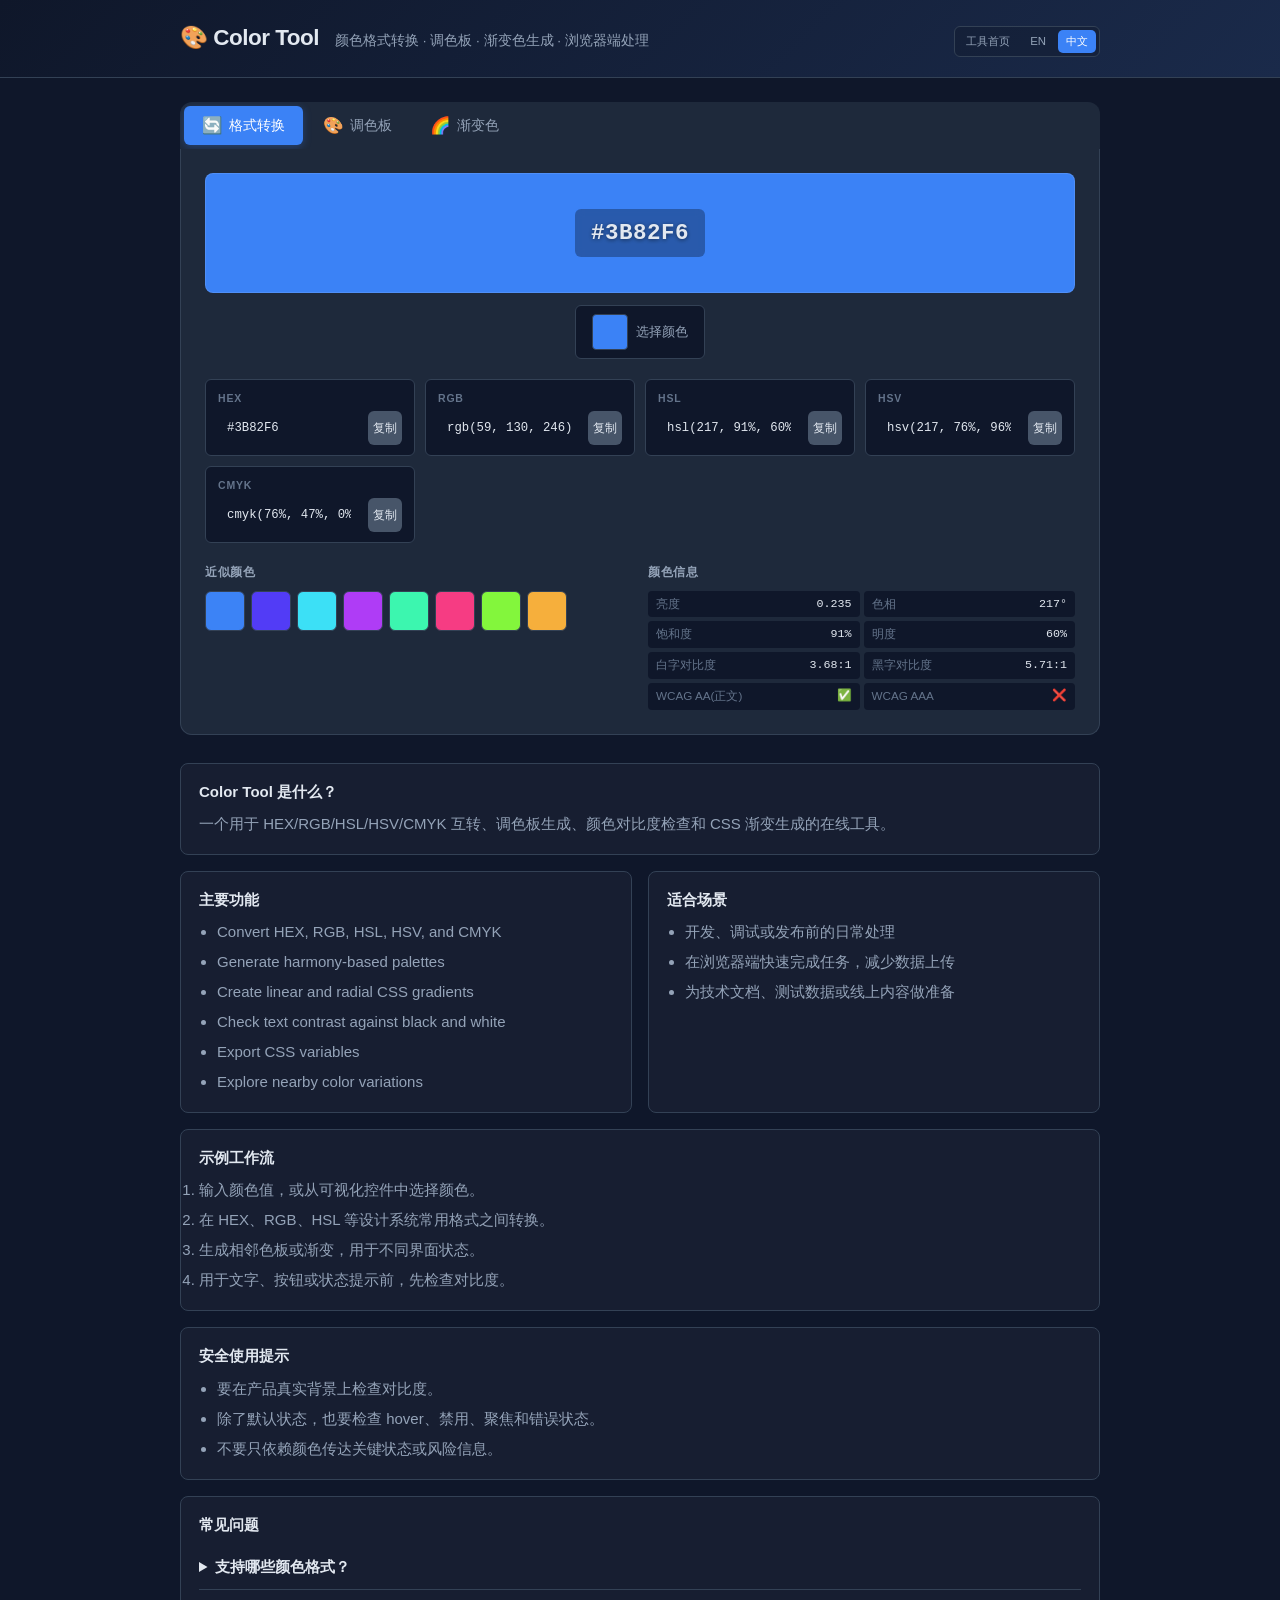
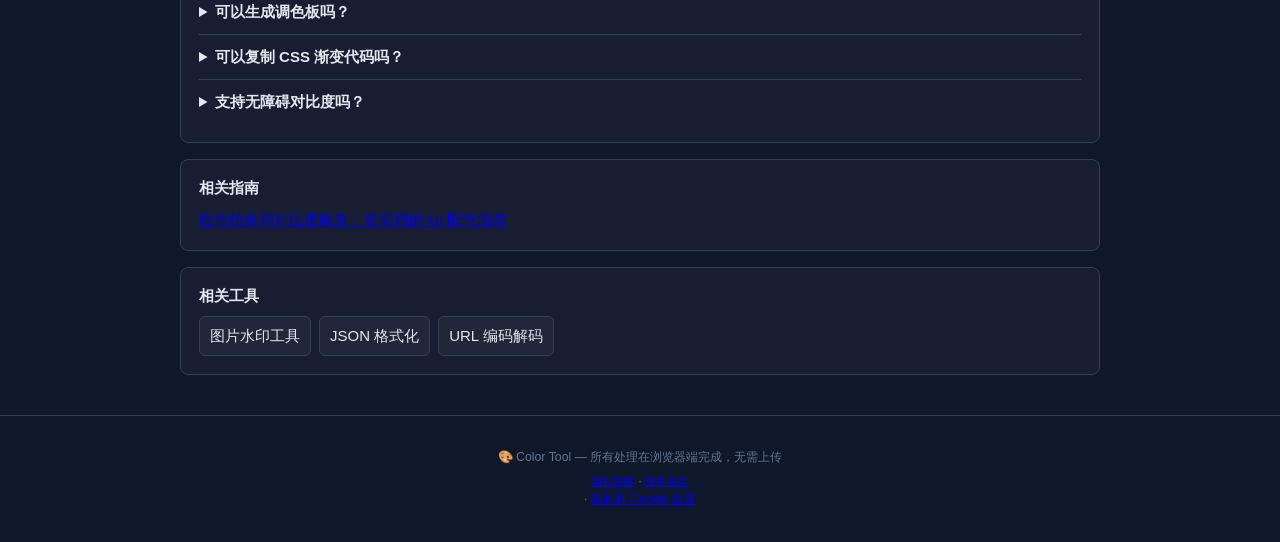
==== commit 1c4ed892: "Add bilingual privacy settings with safe provider fallback" ====
--- a/zh/index.html
+++ b/zh/index.html
@@ -6,6 +6,7 @@
   <meta name="keywords" content="color picker, hex to rgb, rgb to hex, color palette generator, gradient generator, 颜色转换, 调色板, 渐变色">
   <meta name="author" content="ToolkitBox">
   <meta name="robots" content="index, follow">
+  <meta name="google-adsense-account" content="ca-pub-5333037258750046">
   <link rel="canonical" href="https://color.toolkitbox.org/zh/">
   <link rel="alternate" hreflang="en" href="https://color.toolkitbox.org/">
   <link rel="alternate" hreflang="zh-CN" href="https://color.toolkitbox.org/zh/">
@@ -126,6 +127,7 @@
   </script>
   <script async src="https://pagead2.googlesyndication.com/pagead/js/adsbygoogle.js?client=ca-pub-5333037258750046"
      crossorigin="anonymous"></script>
+  <script defer src="/privacy-controls.js"></script>
 </head>
 <body>
   <header class="header">
@@ -374,7 +376,7 @@
       <p>🎨 Color Tool — 所有处理在浏览器端完成，无需上传</p>
       <p class="footer-small"><a href="https://toolkitbox.org/zh/privacy/">隐私策略</a> · <a href="https://toolkitbox.org/zh/terms/">服务条款</a></p>
     </div>
-  </footer>
+   · <a href="https://toolkitbox.org/zh/privacy/#privacy-choices" data-privacy-settings>隐私和 Cookie 设置</a></footer>
 
   <script src="../js/color-utils.js"></script>
   <script src="../js/app.js"></script>
